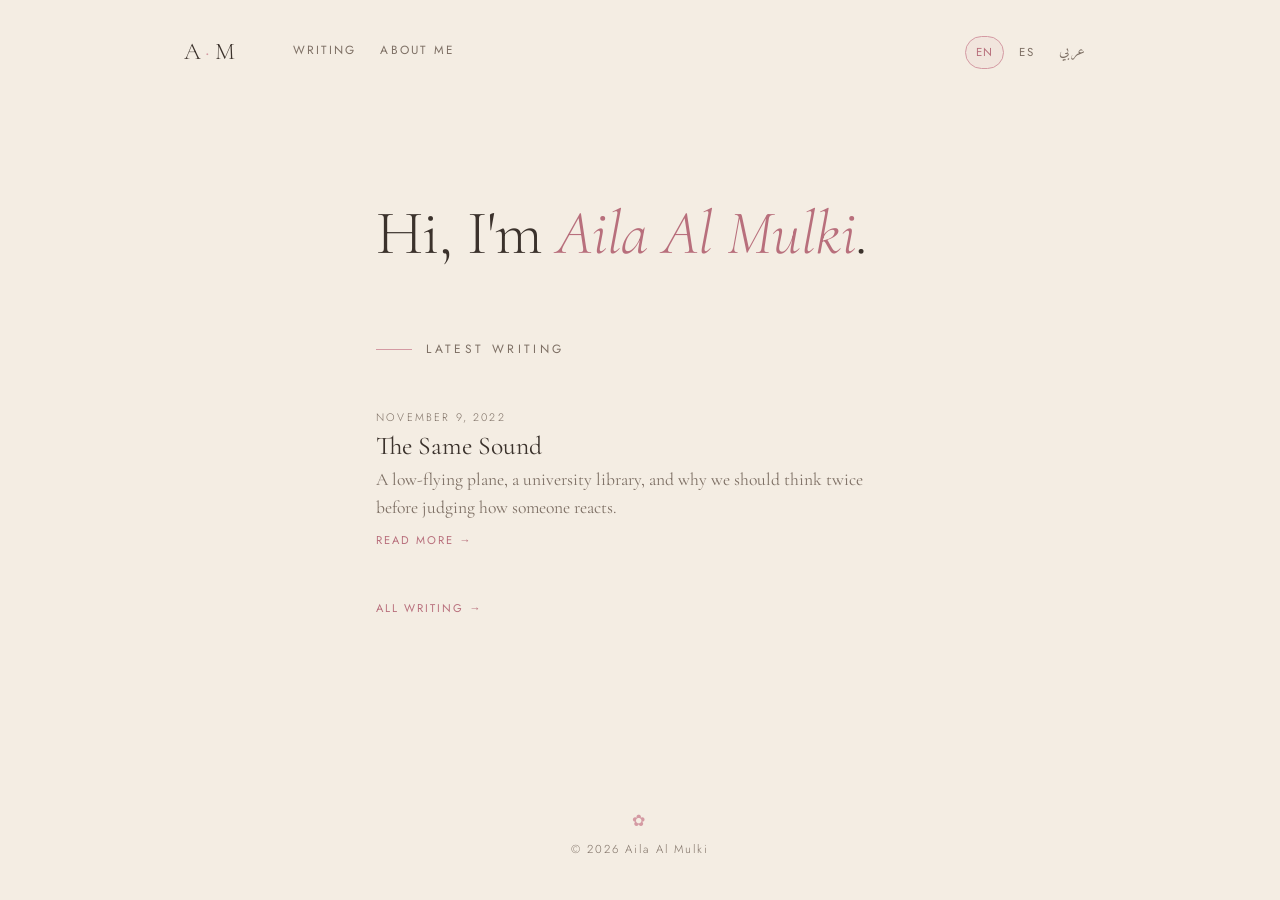
==== index.html @ beb7e513 "Set The Same Sound date to November 9, 2022 Co-Authored-By: Claude Opus 5.5 <noreply@anthropic.com> " ====
<!doctype html>
<html lang="en" dir="ltr">
<head>
  <meta charset="utf-8">
  <meta name="viewport" content="width=device-width, initial-scale=1">
  <title>Aila Al Mulki</title>
  <meta name="description" content="Personal blog of Aila Al Mulki — researcher and developer at VirusTotal, working on malware and AI.">
  <link rel="preconnect" href="https://fonts.googleapis.com">
  <link rel="preconnect" href="https://fonts.gstatic.com" crossorigin>
  <link href="https://fonts.googleapis.com/css2?family=Cormorant+Garamond:ital,wght@0,300;0,400;0,500;1,300;1,400&family=Jost:wght@300;400&family=Amiri:wght@400;700&display=swap" rel="stylesheet">
  <link rel="stylesheet" href="styles.css?v=20261022c">
</head>
<body>
  <header class="site-header">
    <a class="monogram" href="./" aria-label="Aila Al Mulki — home">A<span>·</span>M</a>

    <nav class="site-nav" aria-label="Main">
      <a href="writing.html" data-i18n="navWriting">Writing</a>
      <a href="about.html" data-i18n="navAbout">About me</a>
    </nav>

    <nav class="lang-switch" aria-label="Language">
      <button type="button" data-lang="en" lang="en">EN</button>
      <button type="button" data-lang="es" lang="es">ES</button>
      <button type="button" data-lang="ar" lang="ar" class="ar">عربي</button>
    </nav>
  </header>

  <main>
    <section class="hero">
      <h1 data-i18n="greeting">Hi, I'm <em>Aila Al Mulki</em>.</h1>
    </section>

    <section class="writing" aria-labelledby="latest-title">
      <h2 id="latest-title"><span class="rule" aria-hidden="true"></span><span data-i18n="latestTitle">Latest writing</span></h2>
      <ul class="post-list" data-posts="2"></ul>
      <a class="more-link" href="writing.html" data-i18n="allWriting">All writing →</a>
    </section>
  </main>

  <footer class="site-footer">
    <span class="flower" aria-hidden="true">✿</span>
    <p dir="ltr">© <span id="year"></span> Aila Al Mulki</p>
  </footer>

  <script src="i18n.js?v=20261022c"></script>
  <script src="posts.js?v=20261022c"></script>
  <script src="main.js?v=20261022c"></script>
</body>
</html>
---- styles.css ----
:root {
  --bg: #f4ede3;          /* warm beige */
  --bg-soft: #ece2d4;
  --ink: #3b322c;         /* soft espresso, not black */
  --ink-muted: #7d6f64;
  --pink: #d49aa3;        /* dusty rose */
  --pink-deep: #b86f7c;
  --line: #dccfbf;

  --serif: "Cormorant Garamond", "Cormorant", Garamond, Georgia, serif;
  --sans: "Jost", "Helvetica Neue", Arial, sans-serif;
  --arabic: "Amiri", "Noto Naskh Arabic", "Geeza Pro", serif;

  --measure: 36rem;
}

*,
*::before,
*::after { box-sizing: border-box; }

html { -webkit-text-size-adjust: 100%; }

body {
  margin: 0;
  min-height: 100vh;
  display: flex;
  flex-direction: column;
  background: var(--bg);
  color: var(--ink);
  font-family: var(--serif);
  font-weight: 400;
  font-size: 1.25rem;
  line-height: 1.7;
  -webkit-font-smoothing: antialiased;
  text-rendering: optimizeLegibility;
}

::selection { background: var(--pink); color: #fff; }

a { color: inherit; }

/* ---------- Header ---------- */

.site-header {
  display: flex;
  justify-content: space-between;
  align-items: center;
  gap: 1rem;
  width: 100%;
  max-width: 60rem;
  margin: 0 auto;
  padding: 2rem 1.5rem 0;
}

.monogram {
  font-family: var(--serif);
  font-size: 1.5rem;
  font-weight: 300;
  letter-spacing: 0.08em;
  text-decoration: none;
}
.monogram span { color: var(--pink); margin: 0 0.1em; }

.site-nav {
  display: flex;
  gap: 1.5rem;
  margin-inline-start: 2.5rem;
  margin-inline-end: auto;
  font-family: var(--sans);
  font-size: 0.74rem;
  letter-spacing: 0.18em;
  text-transform: uppercase;
}
.site-nav a {
  color: var(--ink-muted);
  text-decoration: none;
  padding-bottom: 0.2rem;
  border-bottom: 1px solid transparent;
  transition: color 0.2s, border-color 0.2s;
}
.site-nav a:hover { color: var(--pink-deep); }
.site-nav a[aria-current="page"] { color: var(--ink); border-bottom-color: var(--pink); }
.site-nav a:focus-visible { outline: 1px solid var(--pink-deep); outline-offset: 3px; }

.lang-switch {
  display: flex;
  gap: 0.25rem;
  font-family: var(--sans);
}

.lang-switch button {
  appearance: none;
  border: 1px solid transparent;
  background: none;
  color: var(--ink-muted);
  font: inherit;
  font-size: 0.72rem;
  font-weight: 400;
  letter-spacing: 0.14em;
  padding: 0.35rem 0.6rem;
  border-radius: 999px;
  cursor: pointer;
  transition: color 0.2s, border-color 0.2s, background-color 0.2s;
}
.lang-switch button.ar {
  font-family: var(--arabic);
  font-size: 0.9rem;
  letter-spacing: 0;
  padding-block: 0.15rem;
}
.lang-switch button:hover { color: var(--pink-deep); }
.lang-switch button[aria-pressed="true"] {
  color: var(--pink-deep);
  border-color: var(--pink);
  background: rgba(212, 154, 163, 0.1);
}
.lang-switch button:focus-visible,
.monogram:focus-visible {
  outline: 1px solid var(--pink-deep);
  outline-offset: 3px;
}

/* ---------- Main ---------- */

main {
  flex: 1;
  width: 100%;
  max-width: var(--measure);
  margin: 0 auto;
  padding: 0 1.5rem;
}

.hero { padding: clamp(4rem, 14vh, 8rem) 0 3.5rem; }

h1 {
  margin: 0;
  font-size: clamp(2.6rem, 8vw, 3.9rem);
  font-weight: 300;
  line-height: 1.1;
  letter-spacing: -0.01em;
}
h1 em {
  font-style: italic;
  font-weight: 300;
  color: var(--pink-deep);
}

h2 {
  display: flex;
  align-items: center;
  gap: 0.9rem;
  margin: 0 0 1.75rem;
  font-family: var(--sans);
  font-size: 0.75rem;
  font-weight: 400;
  letter-spacing: 0.28em;
  text-transform: uppercase;
  color: var(--ink-muted);
}
h2 .rule {
  display: inline-block;
  width: 2.25rem;
  height: 1px;
  background: var(--pink);
}

.prose p { margin: 0 0 1.4em; font-weight: 400; }
.prose p:first-child::first-letter {
  float: left;
  font-size: 3.4em;
  line-height: 0.85;
  padding: 0.08em 0.1em 0 0;
  color: var(--pink-deep);
  font-weight: 300;
}

/* ---------- Writing list ---------- */

.writing { margin-top: 1rem; }

.post-list { list-style: none; margin: 0; padding: 0; }
.post-list li + li { border-top: 1px solid var(--line); }
.post-list a {
  display: block;
  padding: 1.25rem 0;
  text-decoration: none;
}
.post-list time,
.post-header time {
  display: block;
  font-family: var(--sans);
  font-size: 0.68rem;
  font-weight: 300;
  letter-spacing: 0.2em;
  text-transform: uppercase;
  color: var(--ink-muted);
}
.post-title {
  display: block;
  margin: 0.2rem 0 0.3rem;
  font-size: 1.6rem;
  font-weight: 400;
  line-height: 1.25;
  transition: color 0.2s;
}
.post-list a:hover .post-title { color: var(--pink-deep); }
.post-excerpt { display: block; color: var(--ink-muted); font-size: 1.1rem; line-height: 1.55; }

.read-more,
.more-link {
  display: inline-block;
  font-family: var(--sans);
  font-size: 0.7rem;
  letter-spacing: 0.18em;
  text-transform: uppercase;
  color: var(--pink-deep);
  text-decoration: none;
}
.read-more { margin-top: 0.6rem; }
.post-list a:hover .read-more,
.more-link:hover { color: var(--ink); }
.more-link { margin-top: 1.5rem; }

.page-top { padding-top: clamp(3.5rem, 12vh, 7rem); }
.page-title { margin-bottom: 2.5rem; }

/* ---------- Single post ---------- */

.post { padding-top: clamp(3rem, 10vh, 6rem); }

.back {
  font-family: var(--sans);
  font-size: 0.72rem;
  letter-spacing: 0.14em;
  color: var(--ink-muted);
  text-decoration: none;
}
.back:hover { color: var(--pink-deep); }

.post-header { margin: 3rem 0 2.5rem; }
.post-header h1 { margin-top: 0.6rem; }

.waveform {
  display: block;
  width: 7.5rem;
  height: auto;
  margin-bottom: 1.75rem;
  stroke: var(--pink);
  stroke-width: 1.5;
  stroke-linecap: round;
}

/* ---------- Footer ---------- */

.site-footer {
  margin-top: 5rem;
  padding: 2rem 1.5rem 2.5rem;
  text-align: center;
  font-family: var(--sans);
  font-size: 0.72rem;
  font-weight: 300;
  letter-spacing: 0.18em;
  color: var(--ink-muted);
}
.site-footer p { margin: 0.4rem 0 0; }
.flower { color: var(--pink); font-size: 1rem; }

/* ---------- Arabic (RTL) ---------- */

html[lang="ar"] body { font-family: var(--arabic); font-size: 1.2rem; line-height: 1.95; }
html[lang="ar"] h1 { font-family: var(--arabic); font-weight: 400; line-height: 1.4; letter-spacing: 0; }
html[lang="ar"] h1 em { font-style: normal; }
html[lang="ar"] h2 {
  font-family: var(--arabic);
  letter-spacing: 0;
  text-transform: none;
  font-size: 0.95rem;
}
html[lang="ar"] .prose p:first-child::first-letter {
  float: none; font-size: inherit; padding: 0; color: inherit; line-height: inherit;
}

html[lang="ar"] .site-nav a,
html[lang="ar"] .read-more,
html[lang="ar"] .more-link,
html[lang="ar"] .post-list time,
html[lang="ar"] .post-header time,
html[lang="ar"] .back {
  font-family: var(--arabic);
  letter-spacing: 0;
  text-transform: none;
  font-size: 0.95rem;
}
html[lang="ar"] .post-title { font-family: var(--arabic); font-size: 1.45rem; line-height: 1.6; }

/* ---------- Gentle fade when switching language ---------- */

main { transition: opacity 0.25s ease; }
main.is-switching { opacity: 0; }

@media (prefers-reduced-motion: reduce) {
  main, .lang-switch button { transition: none; }
}

@media (max-width: 30rem) {
  body { font-size: 1.15rem; }
  .site-header { padding-top: 1.5rem; padding-inline: 1rem; flex-wrap: wrap; row-gap: 0.75rem; }
  .site-nav { order: 3; width: 100%; margin: 0; }
  main { padding: 0 1rem; }
  .lang-switch button { padding: 0.3rem 0.45rem; }
}
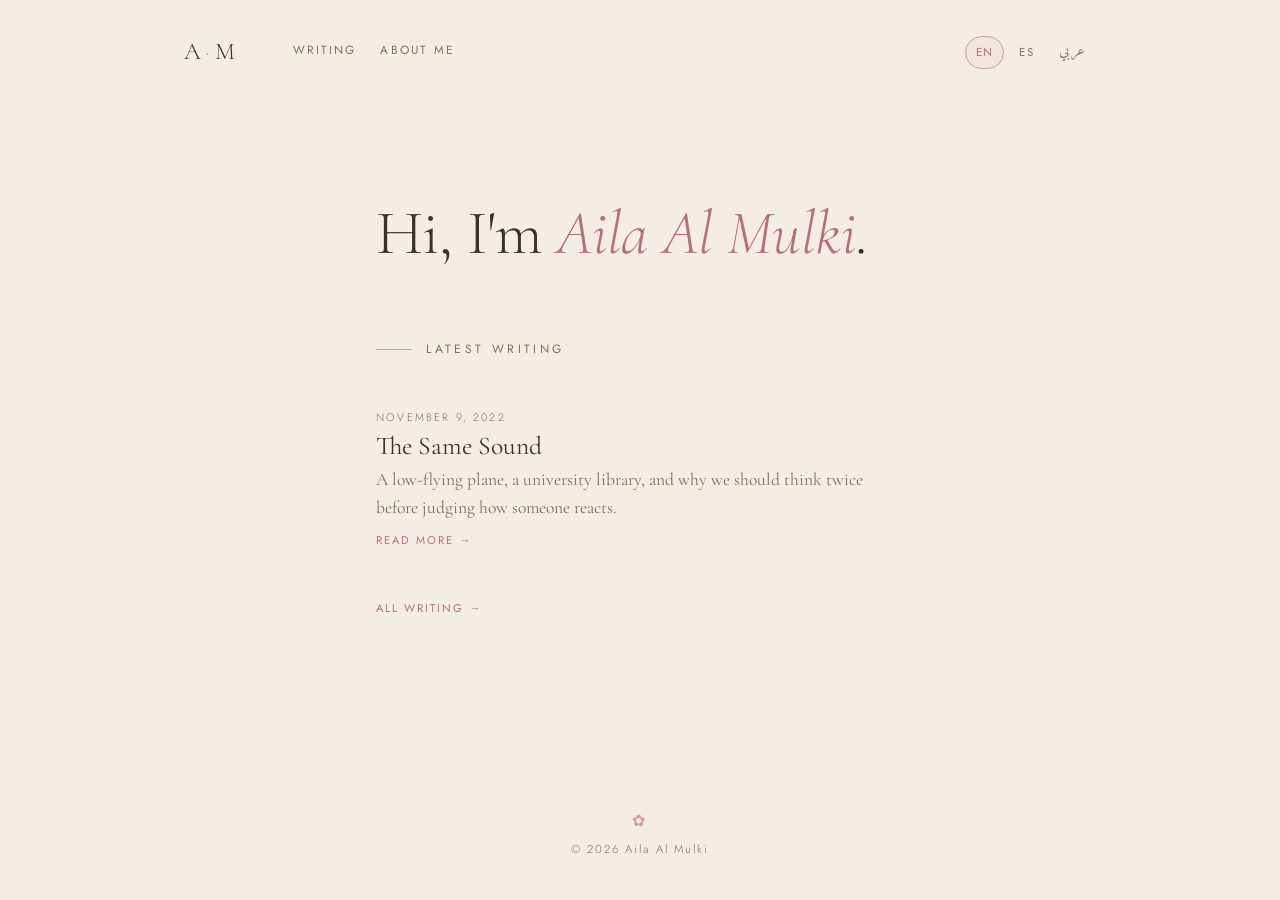
==== commit 38bda068: "Polish Spanish wording in About and The Same Sound Co-Authored-By: Claude Opus 5.5 <noreply@anthropi" ====
--- a/index.html
+++ b/index.html
@@ -8,7 +8,7 @@
   <link rel="preconnect" href="https://fonts.googleapis.com">
   <link rel="preconnect" href="https://fonts.gstatic.com" crossorigin>
   <link href="https://fonts.googleapis.com/css2?family=Cormorant+Garamond:ital,wght@0,300;0,400;0,500;1,300;1,400&family=Jost:wght@300;400&family=Amiri:wght@400;700&display=swap" rel="stylesheet">
-  <link rel="stylesheet" href="styles.css?v=20261022c">
+  <link rel="stylesheet" href="styles.css?v=20261022d">
 </head>
 <body>
   <header class="site-header">
@@ -43,8 +43,8 @@
     <p dir="ltr">© <span id="year"></span> Aila Al Mulki</p>
   </footer>
 
-  <script src="i18n.js?v=20261022c"></script>
-  <script src="posts.js?v=20261022c"></script>
-  <script src="main.js?v=20261022c"></script>
+  <script src="i18n.js?v=20261022d"></script>
+  <script src="posts.js?v=20261022d"></script>
+  <script src="main.js?v=20261022d"></script>
 </body>
 </html>
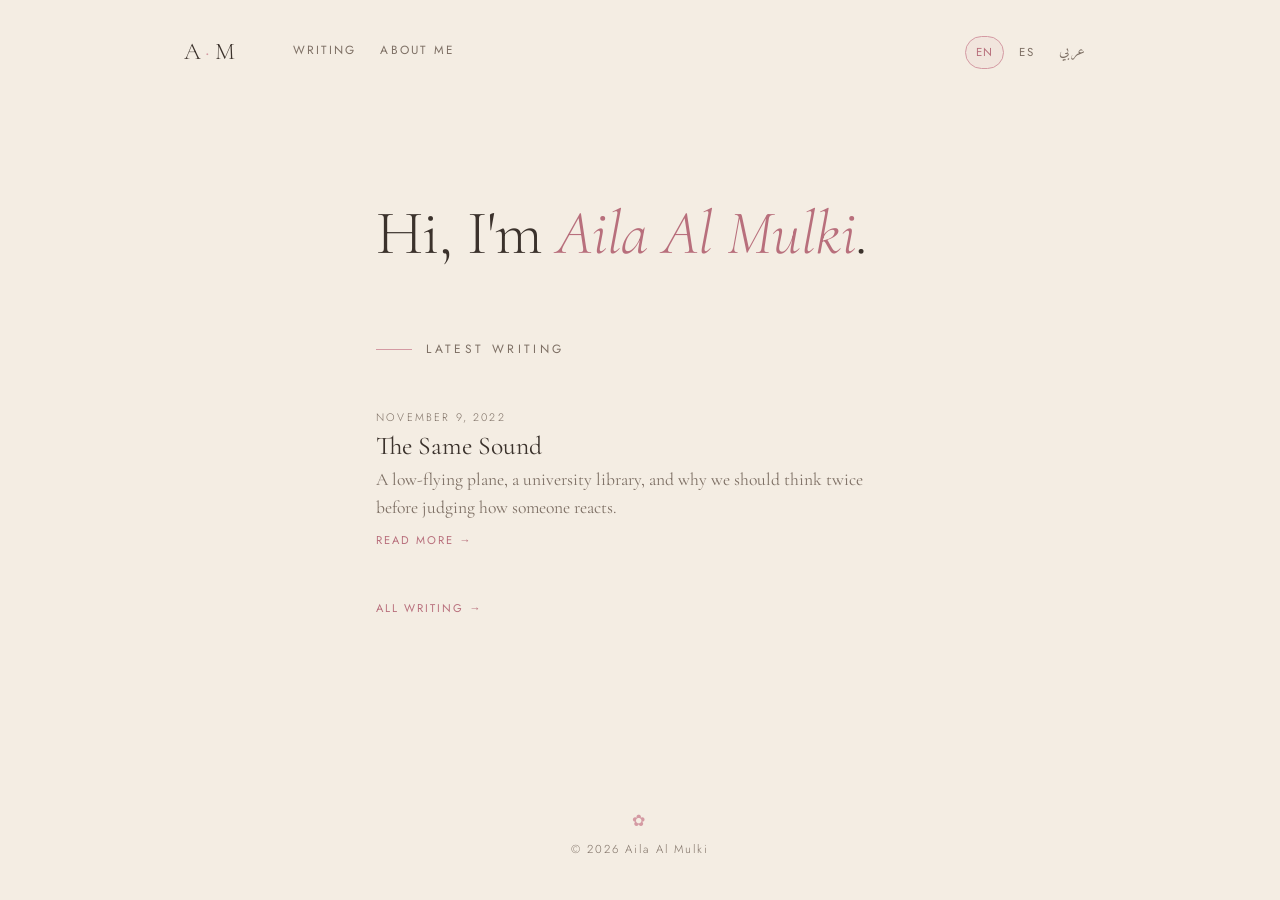
==== commit 9afc6623: "Smooth one sentence in the English article Co-Authored-By: Claude Opus 5.5 <noreply@anthropic.com> C" ====
--- a/index.html
+++ b/index.html
@@ -8,7 +8,7 @@
   <link rel="preconnect" href="https://fonts.googleapis.com">
   <link rel="preconnect" href="https://fonts.gstatic.com" crossorigin>
   <link href="https://fonts.googleapis.com/css2?family=Cormorant+Garamond:ital,wght@0,300;0,400;0,500;1,300;1,400&family=Jost:wght@300;400&family=Amiri:wght@400;700&display=swap" rel="stylesheet">
-  <link rel="stylesheet" href="styles.css?v=20261022d">
+  <link rel="stylesheet" href="styles.css?v=20261022e">
 </head>
 <body>
   <header class="site-header">
@@ -43,8 +43,8 @@
     <p dir="ltr">© <span id="year"></span> Aila Al Mulki</p>
   </footer>
 
-  <script src="i18n.js?v=20261022d"></script>
-  <script src="posts.js?v=20261022d"></script>
-  <script src="main.js?v=20261022d"></script>
+  <script src="i18n.js?v=20261022e"></script>
+  <script src="posts.js?v=20261022e"></script>
+  <script src="main.js?v=20261022e"></script>
 </body>
 </html>
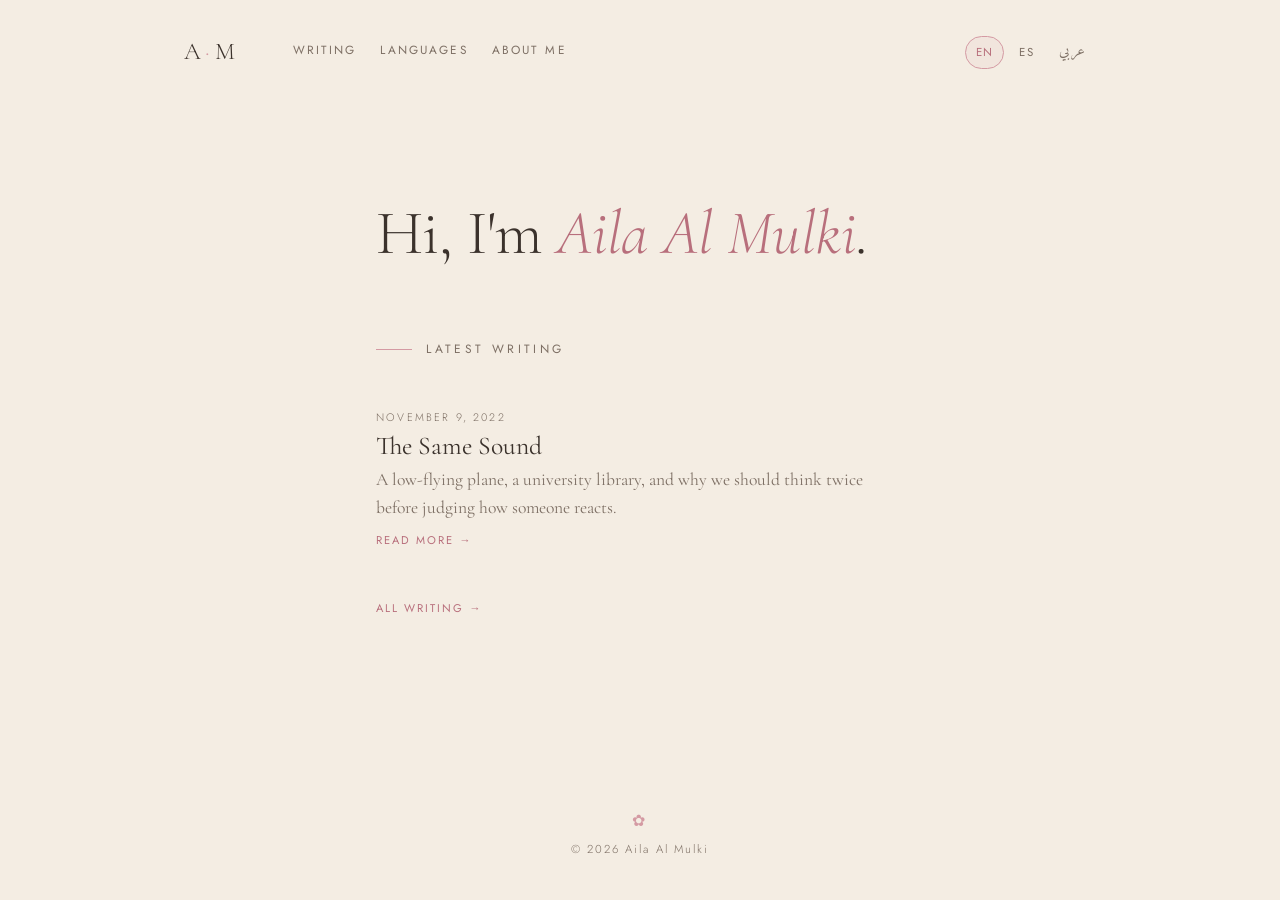
==== commit ae3b8793: "Add Languages section with first entry: How I Learned Languages on My Own Co-Authored-By: Claude Opu" ====
--- a/index.html
+++ b/index.html
@@ -8,7 +8,7 @@
   <link rel="preconnect" href="https://fonts.googleapis.com">
   <link rel="preconnect" href="https://fonts.gstatic.com" crossorigin>
   <link href="https://fonts.googleapis.com/css2?family=Cormorant+Garamond:ital,wght@0,300;0,400;0,500;1,300;1,400&family=Jost:wght@300;400&family=Amiri:wght@400;700&display=swap" rel="stylesheet">
-  <link rel="stylesheet" href="styles.css?v=20261022e">
+  <link rel="stylesheet" href="styles.css?v=20261024a">
 </head>
 <body>
   <header class="site-header">
@@ -16,6 +16,7 @@
 
     <nav class="site-nav" aria-label="Main">
       <a href="writing.html" data-i18n="navWriting">Writing</a>
+      <a href="languages.html" data-i18n="navLanguages">Languages</a>
       <a href="about.html" data-i18n="navAbout">About me</a>
     </nav>
 
@@ -43,8 +44,8 @@
     <p dir="ltr">© <span id="year"></span> Aila Al Mulki</p>
   </footer>
 
-  <script src="i18n.js?v=20261022e"></script>
-  <script src="posts.js?v=20261022e"></script>
-  <script src="main.js?v=20261022e"></script>
+  <script src="i18n.js?v=20261024a"></script>
+  <script src="posts.js?v=20261024a"></script>
+  <script src="main.js?v=20261024a"></script>
 </body>
 </html>
--- a/styles.css
+++ b/styles.css
@@ -249,6 +249,19 @@
   stroke-width: 1.5;
   stroke-linecap: round;
 }
+
+.post-icon {
+  display: block;
+  width: 4rem;
+  height: auto;
+  margin-bottom: 1.75rem;
+  fill: none;
+  stroke: var(--pink);
+  stroke-width: 1.5;
+  stroke-linejoin: round;
+}
+
+.prose em { color: var(--pink-deep); }
 
 /* ---------- Footer ---------- */
 
@@ -293,6 +306,8 @@
 }
 html[lang="ar"] .post-title { font-family: var(--arabic); font-size: 1.45rem; line-height: 1.6; }
 
+html[lang="ar"] .prose em { font-style: normal; }
+
 /* ---------- Gentle fade when switching language ---------- */
 
 main { transition: opacity 0.25s ease; }
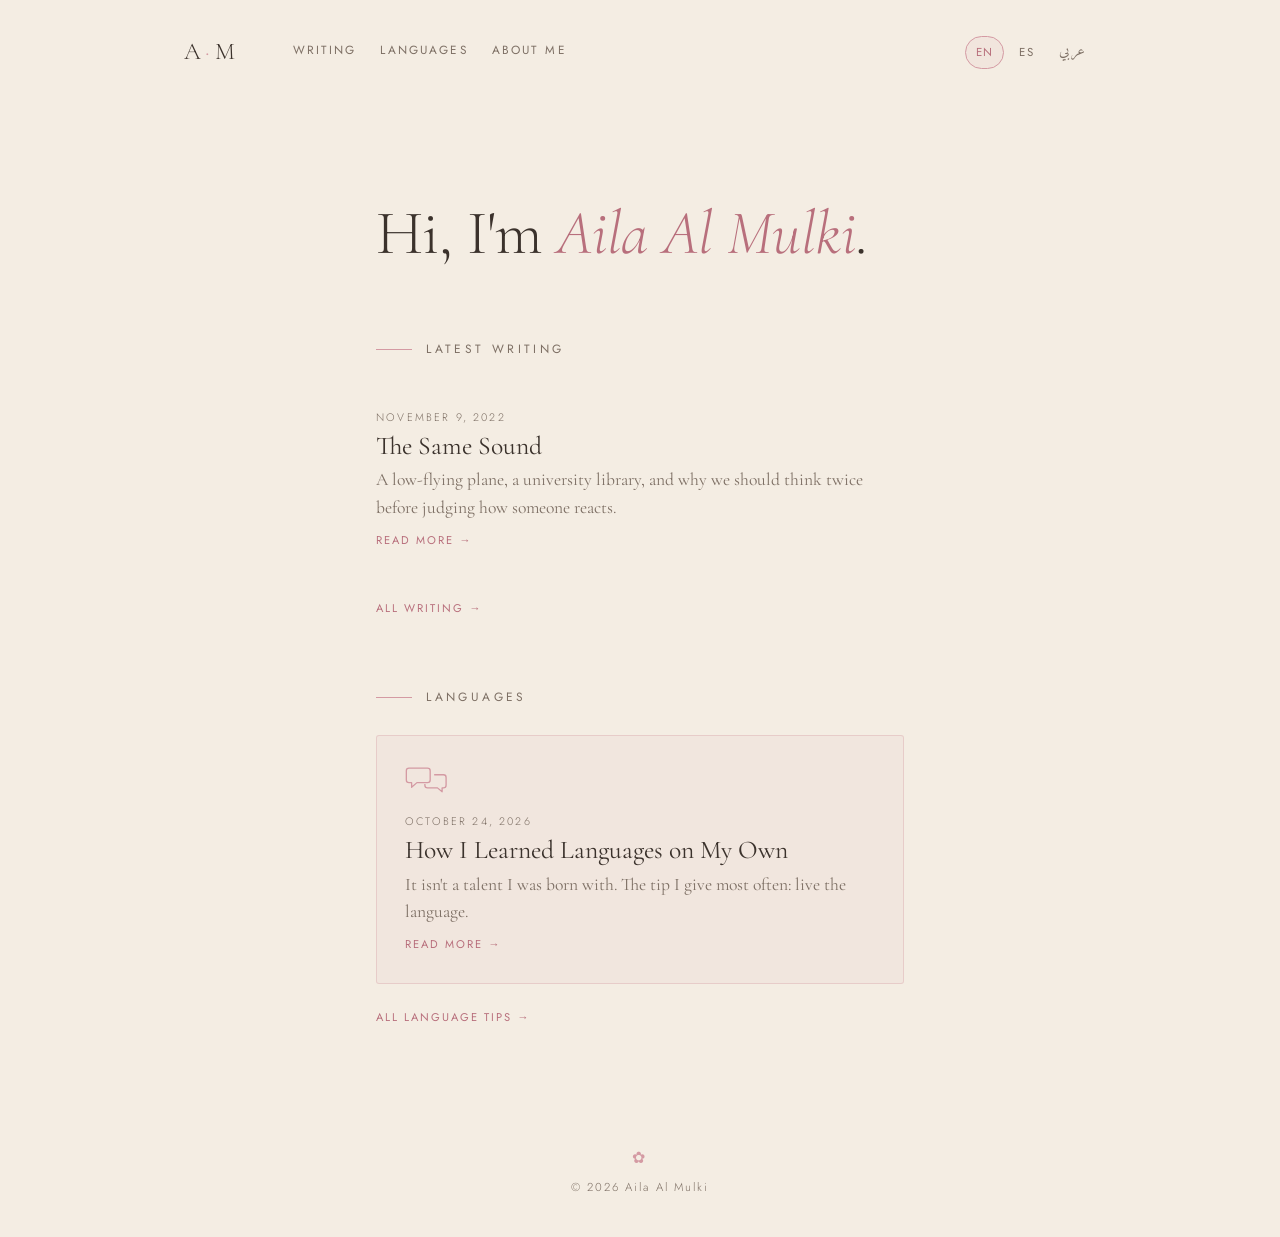
==== commit 719fb79b: "Show latest Languages entry as a card on the homepage; trim Arabic phrase Co-Authored-By: Claude Opu" ====
--- a/index.html
+++ b/index.html
@@ -8,7 +8,7 @@
   <link rel="preconnect" href="https://fonts.googleapis.com">
   <link rel="preconnect" href="https://fonts.gstatic.com" crossorigin>
   <link href="https://fonts.googleapis.com/css2?family=Cormorant+Garamond:ital,wght@0,300;0,400;0,500;1,300;1,400&family=Jost:wght@300;400&family=Amiri:wght@400;700&display=swap" rel="stylesheet">
-  <link rel="stylesheet" href="styles.css?v=20261024a">
+  <link rel="stylesheet" href="styles.css?v=20261024b">
 </head>
 <body>
   <header class="site-header">
@@ -37,6 +37,12 @@
       <ul class="post-list" data-posts="2"></ul>
       <a class="more-link" href="writing.html" data-i18n="allWriting">All writing →</a>
     </section>
+
+    <section class="languages-feature" aria-labelledby="languages-title">
+      <h2 id="languages-title"><span class="rule" aria-hidden="true"></span><span data-i18n="languagesTitle">Languages</span></h2>
+      <ul class="post-list post-cards" data-posts="1" data-section="languages"></ul>
+      <a class="more-link" href="languages.html" data-i18n="allLanguages">All language tips →</a>
+    </section>
   </main>
 
   <footer class="site-footer">
@@ -44,8 +50,8 @@
     <p dir="ltr">© <span id="year"></span> Aila Al Mulki</p>
   </footer>
 
-  <script src="i18n.js?v=20261024a"></script>
-  <script src="posts.js?v=20261024a"></script>
-  <script src="main.js?v=20261024a"></script>
+  <script src="i18n.js?v=20261024b"></script>
+  <script src="posts.js?v=20261024b"></script>
+  <script src="main.js?v=20261024b"></script>
 </body>
 </html>
--- a/styles.css
+++ b/styles.css
@@ -223,6 +223,32 @@
 
 .page-top { padding-top: clamp(3.5rem, 12vh, 7rem); }
 .page-title { margin-bottom: 2.5rem; }
+
+/* ---------- Languages card on the homepage ---------- */
+
+.languages-feature { margin-top: 4rem; }
+
+.post-cards li + li { border-top: none; margin-top: 1rem; }
+.post-cards a {
+  padding: 1.75rem 1.75rem 1.5rem;
+  background: rgba(212, 154, 163, 0.08);
+  border: 1px solid rgba(212, 154, 163, 0.35);
+  border-radius: 3px;
+  transition: background-color 0.2s, border-color 0.2s;
+}
+.post-cards a:hover {
+  background: rgba(212, 154, 163, 0.14);
+  border-color: var(--pink);
+}
+.post-cards a::before {
+  content: "";
+  display: block;
+  width: 2.6rem;
+  height: 2rem;
+  margin-bottom: 1rem;
+  background: url("data:image/svg+xml,%3Csvg xmlns='http://www.w3.org/2000/svg' viewBox='0 0 64 48' fill='none' stroke='%23d49aa3' stroke-width='2' stroke-linejoin='round'%3E%3Cpath d='M6 6h28a4 4 0 0 1 4 4v14a4 4 0 0 1-4 4H18l-8 7v-7H6a4 4 0 0 1-4-4V10a4 4 0 0 1 4-4z'/%3E%3Cpath d='M44 16h14a4 4 0 0 1 4 4v12a4 4 0 0 1-4 4h-2v6l-7-6H34a4 4 0 0 1-4-4v-2'/%3E%3C/svg%3E") no-repeat left center / contain;
+}
+html[dir="rtl"] .post-cards a::before { background-position: right center; }
 
 /* ---------- Single post ---------- */
 
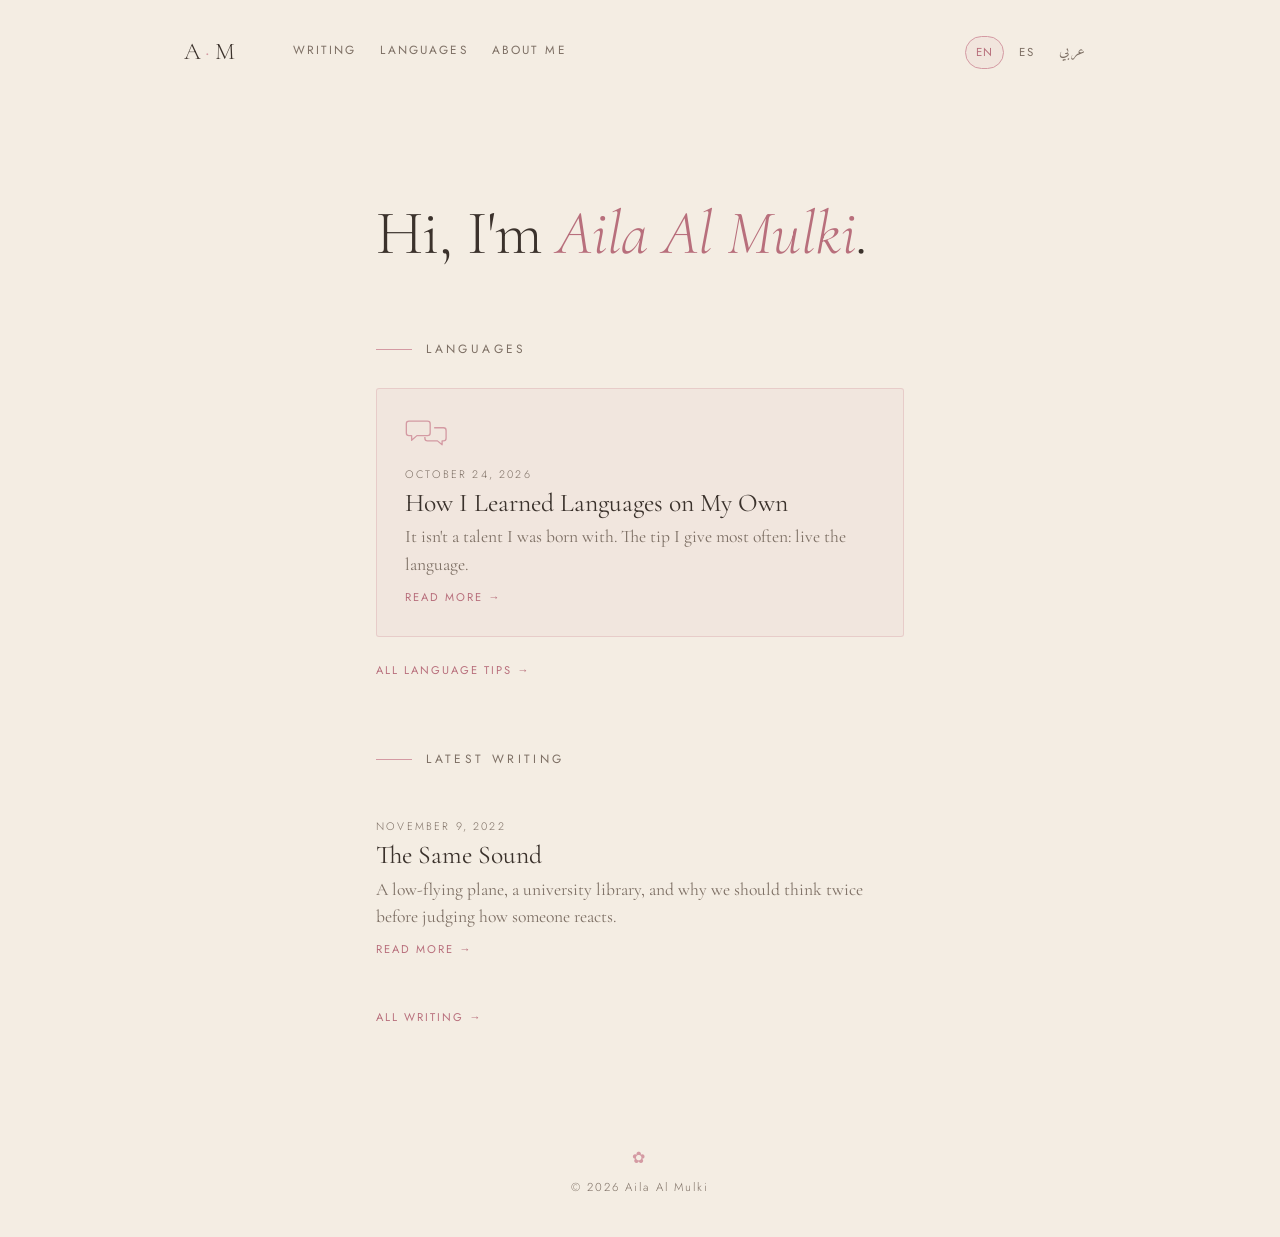
==== commit ced6c30f: "Show Languages before Writing on the homepage Co-Authored-By: Claude Opus 5.5 <noreply@anthropic.com" ====
--- a/index.html
+++ b/index.html
@@ -8,7 +8,7 @@
   <link rel="preconnect" href="https://fonts.googleapis.com">
   <link rel="preconnect" href="https://fonts.gstatic.com" crossorigin>
   <link href="https://fonts.googleapis.com/css2?family=Cormorant+Garamond:ital,wght@0,300;0,400;0,500;1,300;1,400&family=Jost:wght@300;400&family=Amiri:wght@400;700&display=swap" rel="stylesheet">
-  <link rel="stylesheet" href="styles.css?v=20261024b">
+  <link rel="stylesheet" href="styles.css?v=20261024c">
 </head>
 <body>
   <header class="site-header">
@@ -32,16 +32,16 @@
       <h1 data-i18n="greeting">Hi, I'm <em>Aila Al Mulki</em>.</h1>
     </section>
 
+    <section class="languages-feature" aria-labelledby="languages-title">
+      <h2 id="languages-title"><span class="rule" aria-hidden="true"></span><span data-i18n="languagesTitle">Languages</span></h2>
+      <ul class="post-list post-cards" data-posts="1" data-section="languages"></ul>
+      <a class="more-link" href="languages.html" data-i18n="allLanguages">All language tips →</a>
+    </section>
+
     <section class="writing" aria-labelledby="latest-title">
       <h2 id="latest-title"><span class="rule" aria-hidden="true"></span><span data-i18n="latestTitle">Latest writing</span></h2>
       <ul class="post-list" data-posts="2"></ul>
       <a class="more-link" href="writing.html" data-i18n="allWriting">All writing →</a>
-    </section>
-
-    <section class="languages-feature" aria-labelledby="languages-title">
-      <h2 id="languages-title"><span class="rule" aria-hidden="true"></span><span data-i18n="languagesTitle">Languages</span></h2>
-      <ul class="post-list post-cards" data-posts="1" data-section="languages"></ul>
-      <a class="more-link" href="languages.html" data-i18n="allLanguages">All language tips →</a>
     </section>
   </main>
 
@@ -50,8 +50,8 @@
     <p dir="ltr">© <span id="year"></span> Aila Al Mulki</p>
   </footer>
 
-  <script src="i18n.js?v=20261024b"></script>
-  <script src="posts.js?v=20261024b"></script>
-  <script src="main.js?v=20261024b"></script>
+  <script src="i18n.js?v=20261024c"></script>
+  <script src="posts.js?v=20261024c"></script>
+  <script src="main.js?v=20261024c"></script>
 </body>
 </html>
--- a/styles.css
+++ b/styles.css
@@ -226,7 +226,8 @@
 
 /* ---------- Languages card on the homepage ---------- */
 
-.languages-feature { margin-top: 4rem; }
+.languages-feature { margin-top: 1rem; }
+.languages-feature + .writing { margin-top: 4rem; }
 
 .post-cards li + li { border-top: none; margin-top: 1rem; }
 .post-cards a {
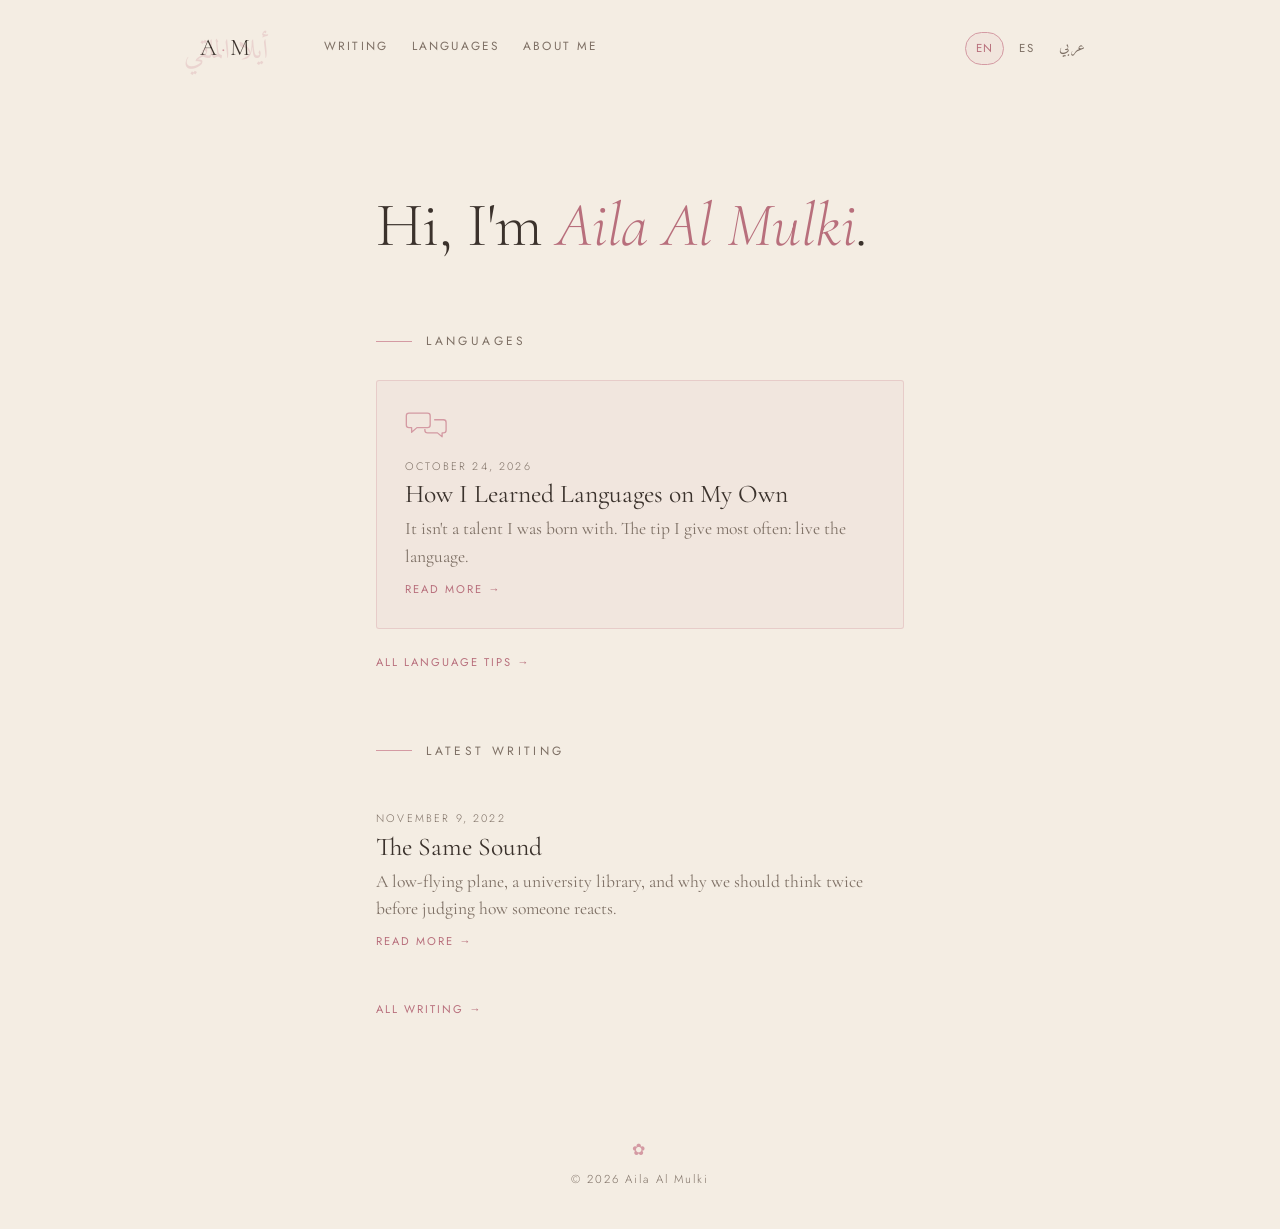
==== commit 003bbd4a: "Blend Arabic name softly behind the A·M logo Co-Authored-By: Claude Opus 5.5 <noreply@anthropic.com>" ====
--- a/index.html
+++ b/index.html
@@ -8,11 +8,11 @@
   <link rel="preconnect" href="https://fonts.googleapis.com">
   <link rel="preconnect" href="https://fonts.gstatic.com" crossorigin>
   <link href="https://fonts.googleapis.com/css2?family=Cormorant+Garamond:ital,wght@0,300;0,400;0,500;1,300;1,400&family=Jost:wght@300;400&family=Amiri:wght@400;700&display=swap" rel="stylesheet">
-  <link rel="stylesheet" href="styles.css?v=20261024c">
+  <link rel="stylesheet" href="styles.css?v=20261024d">
 </head>
 <body>
   <header class="site-header">
-    <a class="monogram" href="./" aria-label="Aila Al Mulki — home">A<span>·</span>M</a>
+    <a class="monogram" href="./" aria-label="Aila Al Mulki — home"><span class="mono-ar" lang="ar" dir="rtl" aria-hidden="true">أيلا الملقي</span><span class="mono-latin">A<span>·</span>M</span></a>
 
     <nav class="site-nav" aria-label="Main">
       <a href="writing.html" data-i18n="navWriting">Writing</a>
@@ -50,8 +50,8 @@
     <p dir="ltr">© <span id="year"></span> Aila Al Mulki</p>
   </footer>
 
-  <script src="i18n.js?v=20261024c"></script>
-  <script src="posts.js?v=20261024c"></script>
-  <script src="main.js?v=20261024c"></script>
+  <script src="i18n.js?v=20261024d"></script>
+  <script src="posts.js?v=20261024d"></script>
+  <script src="main.js?v=20261024d"></script>
 </body>
 </html>
--- a/styles.css
+++ b/styles.css
@@ -53,13 +53,33 @@
 }
 
 .monogram {
+  display: inline-grid;
+  place-items: center;
   font-family: var(--serif);
   font-size: 1.5rem;
   font-weight: 300;
   letter-spacing: 0.08em;
-  text-decoration: none;
-}
-.monogram span { color: var(--pink); margin: 0 0.1em; }
+  line-height: 1;
+  text-decoration: none;
+}
+/* Arabic name written softly behind the A·M monogram; both share one grid cell */
+.mono-ar,
+.mono-latin { grid-area: 1 / 1; }
+.mono-ar {
+  font-family: var(--arabic);
+  font-size: 1.7rem;
+  font-weight: 400;
+  letter-spacing: 0;
+  white-space: nowrap;
+  color: var(--pink);
+  opacity: 0.3;
+  transform: translateY(0.12em);
+  pointer-events: none;
+  transition: opacity 0.3s;
+}
+.mono-latin { position: relative; direction: ltr; unicode-bidi: isolate; }
+.mono-latin span { color: var(--pink); margin: 0 0.1em; }
+.monogram:hover .mono-ar { opacity: 0.55; }
 
 .site-nav {
   display: flex;
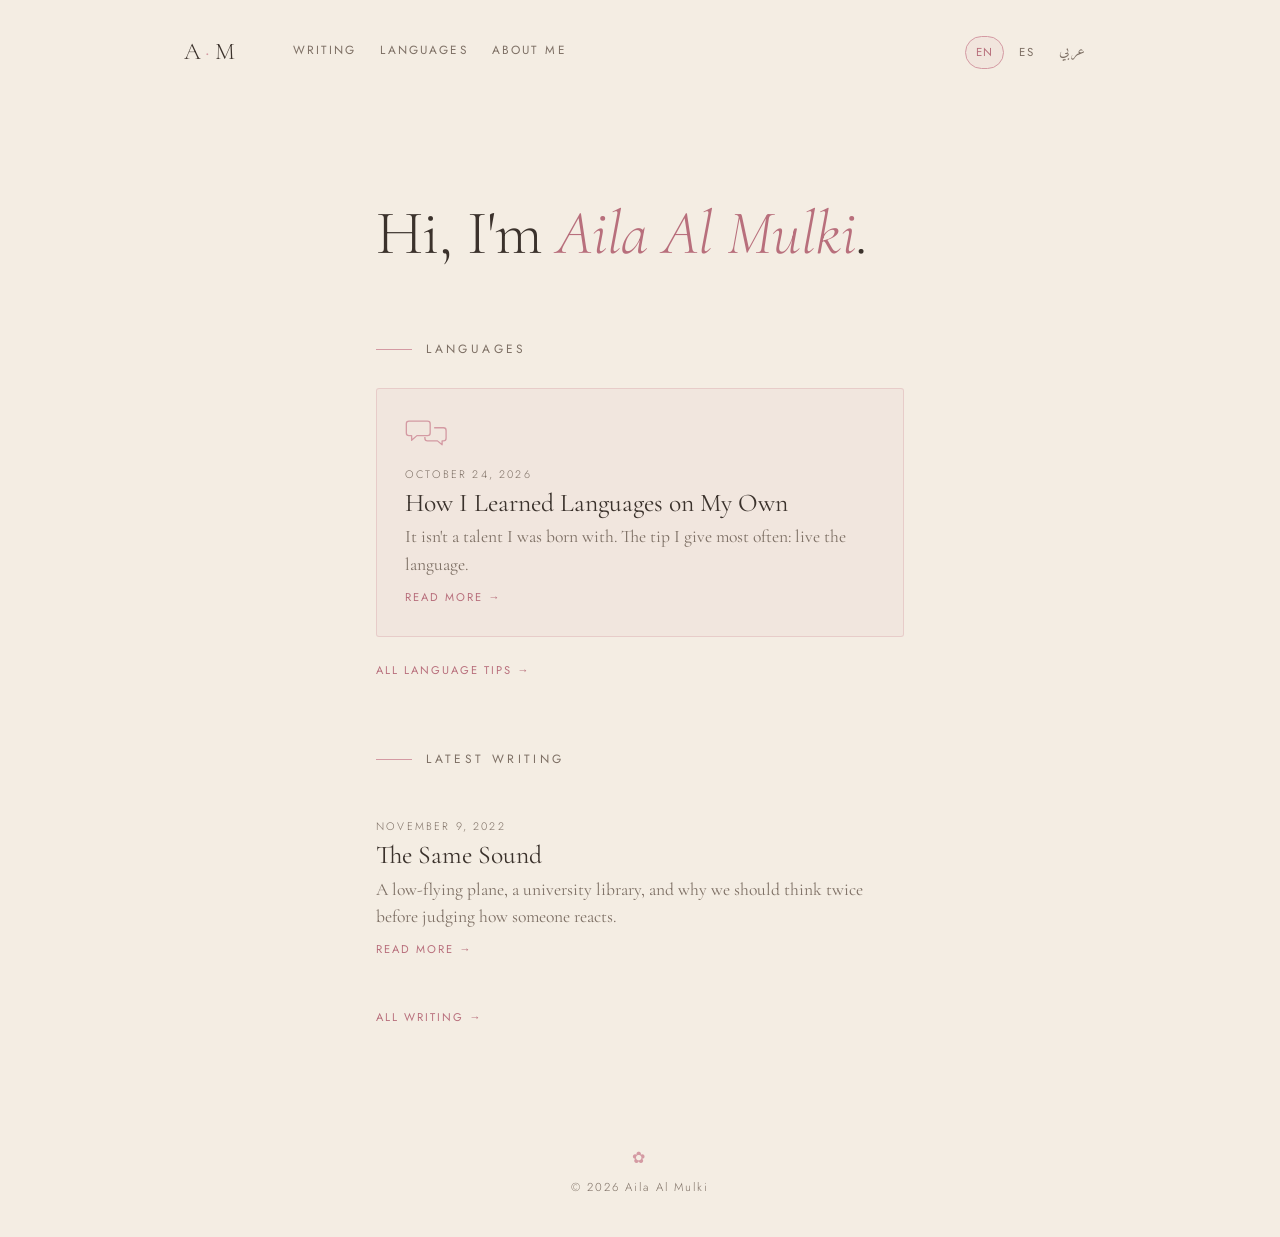
==== commit 7152c6bf: "Return to the simple A·M logo Co-Authored-By: Claude Opus 5.5 <noreply@anthropic.com> Claude-Session" ====
--- a/index.html
+++ b/index.html
@@ -8,11 +8,11 @@
   <link rel="preconnect" href="https://fonts.googleapis.com">
   <link rel="preconnect" href="https://fonts.gstatic.com" crossorigin>
   <link href="https://fonts.googleapis.com/css2?family=Cormorant+Garamond:ital,wght@0,300;0,400;0,500;1,300;1,400&family=Jost:wght@300;400&family=Amiri:wght@400;700&display=swap" rel="stylesheet">
-  <link rel="stylesheet" href="styles.css?v=20261024d">
+  <link rel="stylesheet" href="styles.css?v=20261024e">
 </head>
 <body>
   <header class="site-header">
-    <a class="monogram" href="./" aria-label="Aila Al Mulki — home"><span class="mono-ar" lang="ar" dir="rtl" aria-hidden="true">أيلا الملقي</span><span class="mono-latin">A<span>·</span>M</span></a>
+    <a class="monogram" href="./" aria-label="Aila Al Mulki — home">A<span>·</span>M</a>
 
     <nav class="site-nav" aria-label="Main">
       <a href="writing.html" data-i18n="navWriting">Writing</a>
@@ -50,8 +50,8 @@
     <p dir="ltr">© <span id="year"></span> Aila Al Mulki</p>
   </footer>
 
-  <script src="i18n.js?v=20261024d"></script>
-  <script src="posts.js?v=20261024d"></script>
-  <script src="main.js?v=20261024d"></script>
+  <script src="i18n.js?v=20261024e"></script>
+  <script src="posts.js?v=20261024e"></script>
+  <script src="main.js?v=20261024e"></script>
 </body>
 </html>
--- a/styles.css
+++ b/styles.css
@@ -53,33 +53,13 @@
 }
 
 .monogram {
-  display: inline-grid;
-  place-items: center;
   font-family: var(--serif);
   font-size: 1.5rem;
   font-weight: 300;
   letter-spacing: 0.08em;
-  line-height: 1;
-  text-decoration: none;
-}
-/* Arabic name written softly behind the A·M monogram; both share one grid cell */
-.mono-ar,
-.mono-latin { grid-area: 1 / 1; }
-.mono-ar {
-  font-family: var(--arabic);
-  font-size: 1.7rem;
-  font-weight: 400;
-  letter-spacing: 0;
-  white-space: nowrap;
-  color: var(--pink);
-  opacity: 0.3;
-  transform: translateY(0.12em);
-  pointer-events: none;
-  transition: opacity 0.3s;
-}
-.mono-latin { position: relative; direction: ltr; unicode-bidi: isolate; }
-.mono-latin span { color: var(--pink); margin: 0 0.1em; }
-.monogram:hover .mono-ar { opacity: 0.55; }
+  text-decoration: none;
+}
+.monogram span { color: var(--pink); margin: 0 0.1em; }
 
 .site-nav {
   display: flex;
